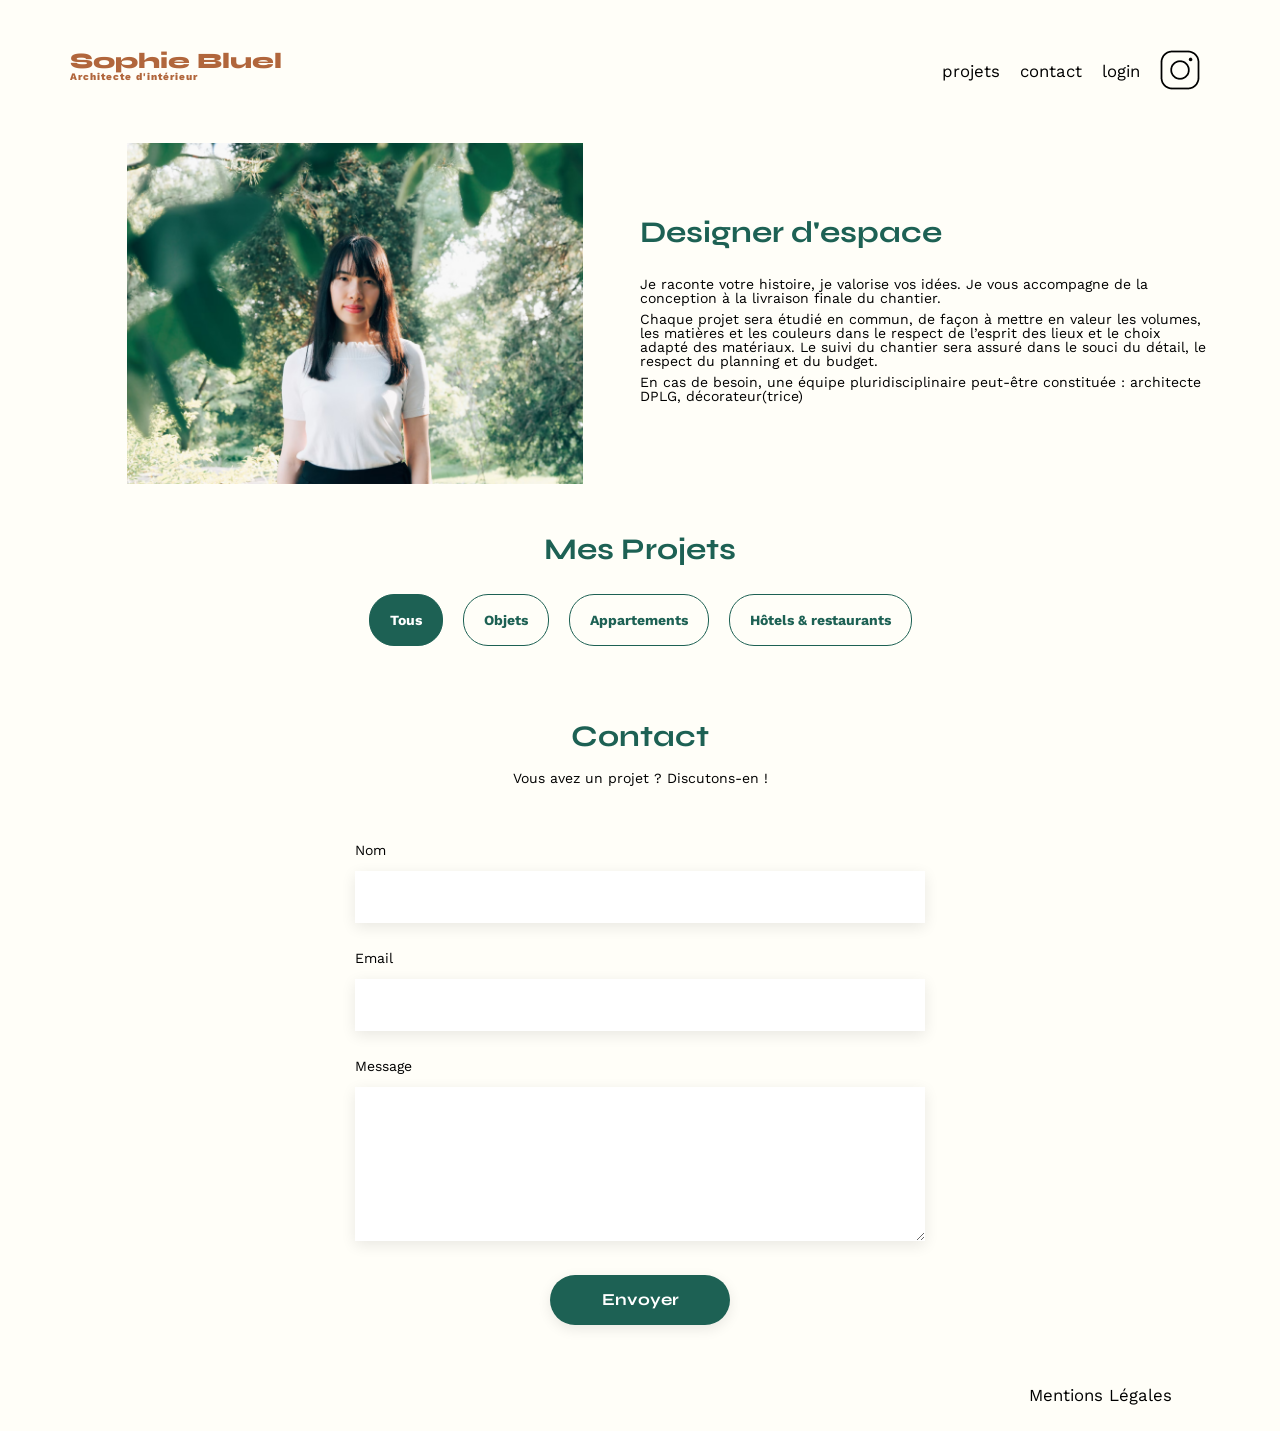
==== FrontEnd/index.html @ 63d40761 "Partie Filtres HTML/CSS terminée" ====
<!DOCTYPE html>
<html lang="fr">
<head>
	<meta charset="UTF-8">
	<title>Sophie Bluel - Architecte d'intérieur</title>
	<meta name="viewport" content="width=device-width, initial-scale=1.0">
	<link rel="preconnect" href="https://fonts.googleapis.com">
	<link rel="preconnect" href="https://fonts.gstatic.com" crossorigin>
	<link href="https://fonts.googleapis.com/css2?family=Syne:wght@700;800&family=Work+Sans&display=swap" rel="stylesheet">
	<meta name="description" content="">
	<link rel="stylesheet" href="./assets/style.css">
</head>
<body>
<header>
	<h1>Sophie Bluel <span>Architecte d'intérieur</span></h1>
	<nav>
		<ul>
			<li>projets</li>
			<li>contact</li>
			<li>login</li>
			<li><img src="./assets/icons/instagram.png" alt="Instagram"></li>
		</ul>
	</nav>
</header>
<main>
	<section id="introduction">
		<figure>
			<img src="./assets/images/sophie-bluel.png" alt="">
		</figure>
		<article>
			<h2>Designer d'espace</h2>
			<p>Je raconte votre histoire, je valorise vos idées. Je vous accompagne de la conception à la livraison finale du chantier.</p>
			<p>Chaque projet sera étudié en commun, de façon à mettre en valeur les volumes, les matières et les couleurs dans le respect de l’esprit des lieux et le choix adapté des matériaux. Le suivi du chantier sera assuré dans le souci du détail, le respect du planning et du budget.</p>
			<p>En cas de besoin, une équipe pluridisciplinaire peut-être constituée : architecte DPLG, décorateur(trice)</p>
		</article>
	</section>
	<section id="portfolio">
		<h2>Mes Projets</h2>
		<div class="filter-container">

			<input type="radio" name="filter" id="all" hidden checked>
			<label for="all" class="filter-button">Tous</label>

			<input type="radio" name="filter" id="objects" hidden>
			<label for="objects" class="filter-button">Objets</label>

			<input type="radio" name="filter" id="apartments" hidden>
			<label for="apartments" class="filter-button">Appartements</label>

			<input type="radio" name="filter" id="hotels" hidden>
			<label for="hotels" class="filter-button">Hôtels & restaurants</label>

		</div>
		<div class="gallery"></div>
	</section>
	<section id="contact">
		<h2>Contact</h2>
		<p>Vous avez un projet ? Discutons-en !</p>
		<form action="#" method="post">
			<label for="name">Nom</label>
			<input type="text" name="name" id="name">
			<label for="email">Email</label>
			<input type="email" name="email" id="email">
			<label for="message">Message</label>
			<textarea name="message" id="message" cols="30" rows="10"></textarea>
			<input type="submit" value="Envoyer">
		</form>
	</section>
</main>

<footer>
	<nav>
		<ul>
			<li>Mentions Légales</li>
		</ul>
	</nav>
</footer>
<script src="./script.js"></script>
</body>
</html>
---- FrontEnd/assets/style.css ----
/* http://meyerweb.com/eric/tools/css/reset/
   v2.0 | 20110126
   License: none (public domain)
*/

html, body, div, span, applet, object, iframe,
h1, h2, h3, h4, h5, h6, p, blockquote, pre,
a, abbr, acronym, address, big, cite, code,
del, dfn, em, img, ins, kbd, q, s, samp,
small, strike, strong, sub, sup, tt, var,
b, u, i, center,
dl, dt, dd, ol, ul, li,
fieldset, form, label, legend,
table, caption, tbody, tfoot, thead, tr, th, td,
article, aside, canvas, details, embed,
figure, figcaption, footer, header, hgroup,
menu, nav, output, ruby, section, summary,
time, mark, audio, video {
	margin: 0;
	padding: 0;
	border: 0;
	font-size: 100%;
	font: inherit;
	vertical-align: baseline;
}
/* HTML5 display-role reset for older browsers */
article, aside, details, figcaption, figure,
footer, header, hgroup, menu, nav, section {
	display: block;
}
body {
	line-height: 1;
}
ol, ul {
	list-style: none;
}
blockquote, q {
	quotes: none;
}
blockquote:before, blockquote:after,
q:before, q:after {
	content: '';
	content: none;
}
table {
	border-collapse: collapse;
	border-spacing: 0;
}
/** end reset css**/
body {
	max-width: 1140px;
	margin:auto;
	font-family: 'Work Sans' ;
	font-size: 14px;
	background-color: #FFFEF8;
}
header {
	display: flex;
	justify-content: space-between;
	margin: 50px 0
}
section {
	margin: 50px 0
}

h1{
	display: flex;
	flex-direction: column;
	font-family: 'Syne';
	font-size: 22px;
	font-weight: 800;
	color: #B1663C
}

h1 > span {
	font-family: 'Work Sans';
	font-size:10px;
	letter-spacing: 0.1em;
;
}

h2{
	font-family: 'Syne';
	font-weight: 700;
	font-size: 30px;
	color: #1D6154
}

.filter-container{
	width: 100%;
	margin: 25px auto;
	display: flex;
	justify-content: center;
}

.filter-button{
	cursor: pointer;
	display: inline-flex;
	justify-content: center;
	align-items: center;
	margin: 0 10px;
	padding: 5px 20px;
	width: auto;
	height: 40px;
	border: #1D6154 solid 1px;
	color: #1D6154;
	font-weight: bolder;
	background: none;
	border-radius: 25px;
}

input[type="radio"]{
	display: none;
}

input[type="radio"]:checked + .filter-button{
	transition: 0.5s;
	background: #1D6154;
	color: white;
}

nav ul {
	display: flex;
	align-items: center;
	list-style-type: none;

}
nav li {
	padding: 0 10px;
	font-size: 1.2em;
}

li:hover {
	color: #B1663C;
}
#introduction {
	display: flex;
	align-items: center;
}
#introduction figure {
	flex: 1
}
#introduction img {
	display: block;
	margin: auto;
	width: 80%;
}

#introduction article {
	flex: 1
}
#introduction h2 {
	margin-bottom: 1em;
}

#introduction p {
	margin-bottom: 0.5em;
}
#portfolio h2 {
	text-align: center;
	margin-bottom: 1em;
}
.gallery {
	width: 100%;
	display: grid;
	grid-template-columns: 1fr 1fr 1fr;
	grid-column-gap: 20px;
	grid-row-gap: 20px;
}

.gallery img {
	width: 100%;

}
#contact {
	width: 50%;
margin: auto;
}
#contact > * {
	text-align: center;

}
#contact h2{
	margin-bottom: 20px;
}
#contact form {
	text-align: left;
	margin-top:30px;
	display: flex;
	flex-direction: column;
}

#contact input {
	height: 50px;
	font-size: 1.2em;
	border: none;
	box-shadow: 0px 4px 14px rgba(0, 0, 0, 0.09);
}
#contact label {
	margin: 2em 0 1em 0;
}
#contact textarea {
	border: none;
	box-shadow: 0px 4px 14px rgba(0, 0, 0, 0.09);
}

input[type="submit"]{
	font-family: 'Syne';
	font-weight: 700;
	color: white;
	background-color: #1D6154;
	margin : 2em auto ;
	width: 180px;
	text-align: center;
	border-radius: 60px ;
}

footer nav ul {
	display: flex;
	justify-content: flex-end;
	margin: 2em
}
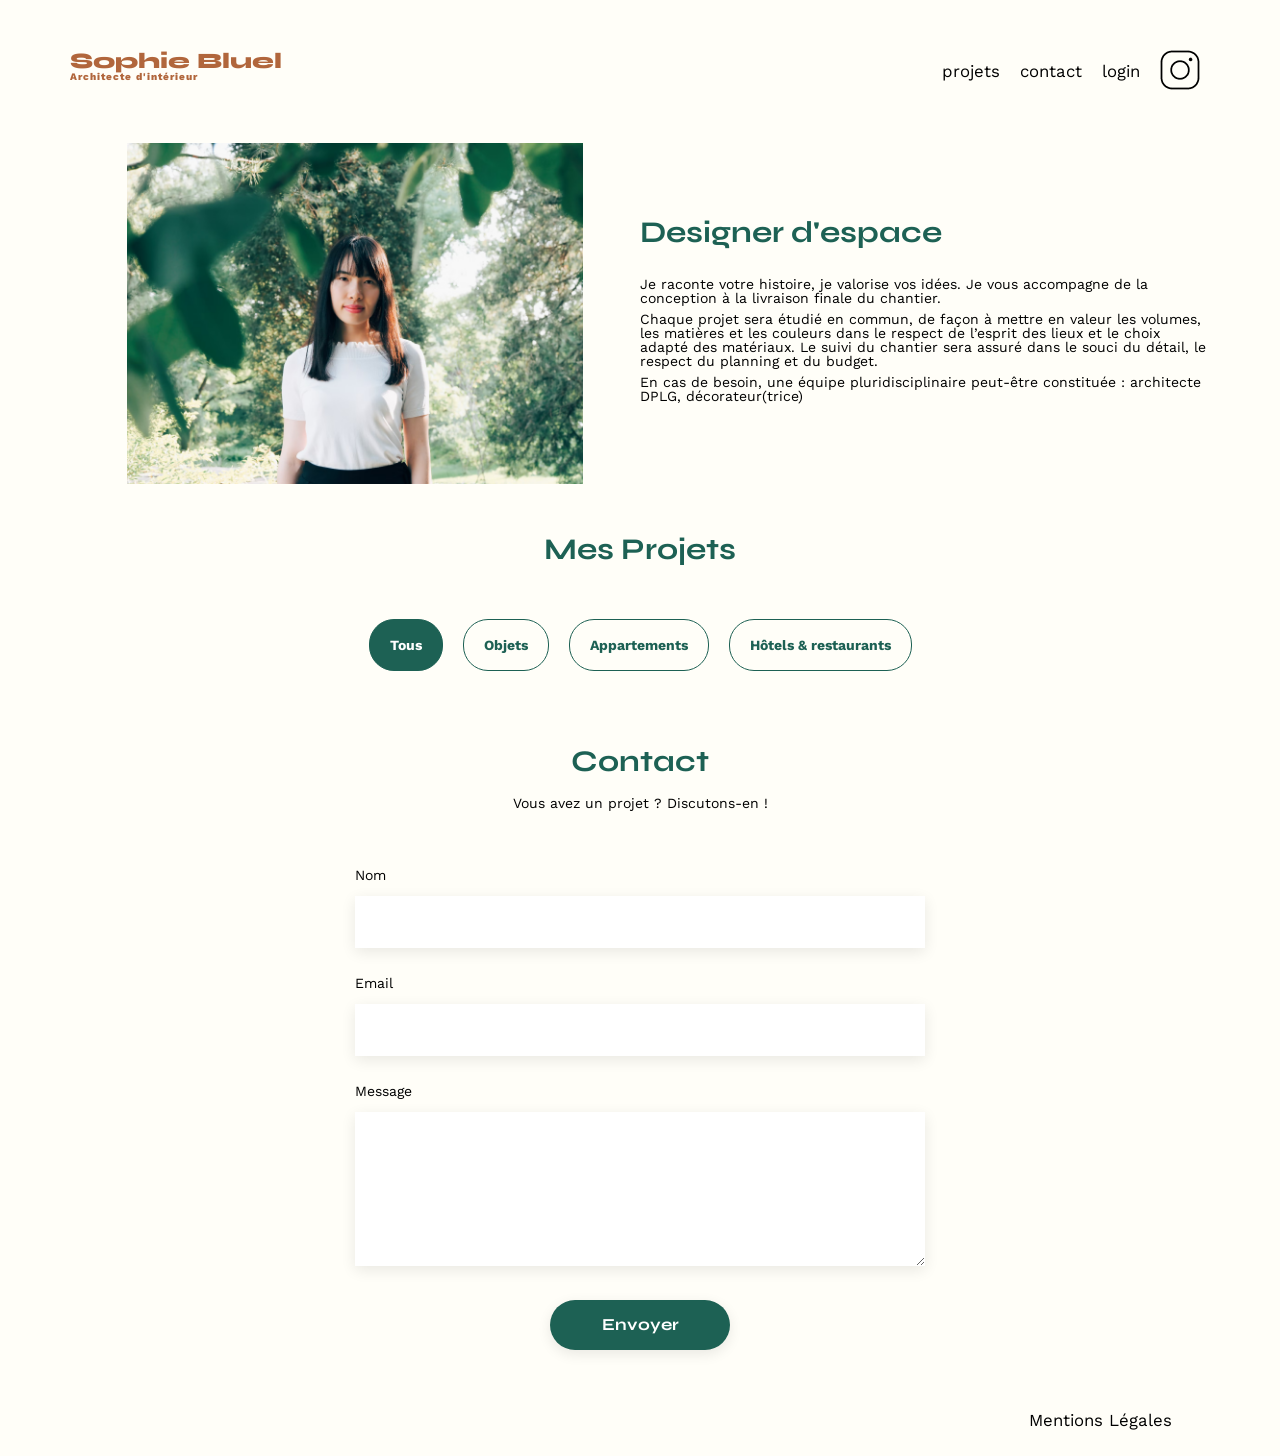
==== commit d44e0fb0: "Ajout des effets après connexion" ====
--- a/FrontEnd/index.html
+++ b/FrontEnd/index.html
@@ -5,19 +5,23 @@
 	<title>Sophie Bluel - Architecte d'intérieur</title>
 	<meta name="viewport" content="width=device-width, initial-scale=1.0">
 	<link rel="preconnect" href="https://fonts.googleapis.com">
+	<link rel="stylesheet" href="https://cdnjs.cloudflare.com/ajax/libs/font-awesome/6.2.1/css/all.min.css" integrity="sha512-MV7K8+y+gLIBoVD59lQIYicR65iaqukzvf/nwasF0nqhPay5w/9lJmVM2hMDcnK1OnMGCdVK+iQrJ7lzPJQd1w==" crossorigin="anonymous" referrerpolicy="no-referrer" />
 	<link rel="preconnect" href="https://fonts.gstatic.com" crossorigin>
 	<link href="https://fonts.googleapis.com/css2?family=Syne:wght@700;800&family=Work+Sans&display=swap" rel="stylesheet">
 	<meta name="description" content="">
 	<link rel="stylesheet" href="./assets/style.css">
 </head>
 <body>
+<div class="edition">
+	<h3><i id="icon-modify" class="fa-regular fa-pen-to-square" aria-hidden="true"></i> Mode édition</h3>
+</div>
 <header>
 	<h1>Sophie Bluel <span>Architecte d'intérieur</span></h1>
 	<nav>
 		<ul>
 			<li>projets</li>
 			<li>contact</li>
-			<li>login</li>
+			<li class="login-text">login</li>
 			<li><img src="./assets/icons/instagram.png" alt="Instagram"></li>
 		</ul>
 	</nav>
@@ -35,22 +39,29 @@
 		</article>
 	</section>
 	<section id="portfolio">
-		<h2>Mes Projets</h2>
-		<div class="filter-container">
+		
+		<div class="project-mod">
 
-			<input type="radio" name="filter" id="all" hidden checked>
+			<h2>Mes Projets</h2>
+			<button id="modify"><i id="icon-modify" class="fa-regular fa-pen-to-square" aria-hidden="true"></i> Modifier</button>
+
+		</div>
+		
+		<form action="GET" class="filter-container">
+
+			<input type="radio" name="filter" id="all" hidden checked value="0">
 			<label for="all" class="filter-button">Tous</label>
 
-			<input type="radio" name="filter" id="objects" hidden>
+			<input type="radio" name="filter" id="objects" hidden value="1">
 			<label for="objects" class="filter-button">Objets</label>
 
-			<input type="radio" name="filter" id="apartments" hidden>
+			<input type="radio" name="filter" id="apartments" hidden value="2">
 			<label for="apartments" class="filter-button">Appartements</label>
 
-			<input type="radio" name="filter" id="hotels" hidden>
+			<input type="radio" name="filter" id="hotels" hidden value="3">
 			<label for="hotels" class="filter-button">Hôtels & restaurants</label>
 
-		</div>
+		</form>
 		<div class="gallery"></div>
 	</section>
 	<section id="contact">
--- a/FrontEnd/assets/style.css
+++ b/FrontEnd/assets/style.css
@@ -221,3 +221,36 @@
 	margin: 2em
 }
 
+.project-mod{
+	display: flex;
+	justify-content: center;
+	gap: 20px;
+}
+
+#modify{
+	display: none;
+	margin-bottom: 25px;
+	background-color: inherit;
+	border: none;
+	transition: 0.5s;
+}
+
+#modify:hover{
+	color: #1D6154;
+}
+
+#icon-modify{
+	height: 20px;
+	width: 20px;
+}
+
+.edition{
+	display: none;
+	justify-content: center;
+	align-items: center;
+	height: 50px;
+	width: 100vw;
+	margin-left: calc(50% - 50vw);
+	background-color: black;
+	color: white;
+}
